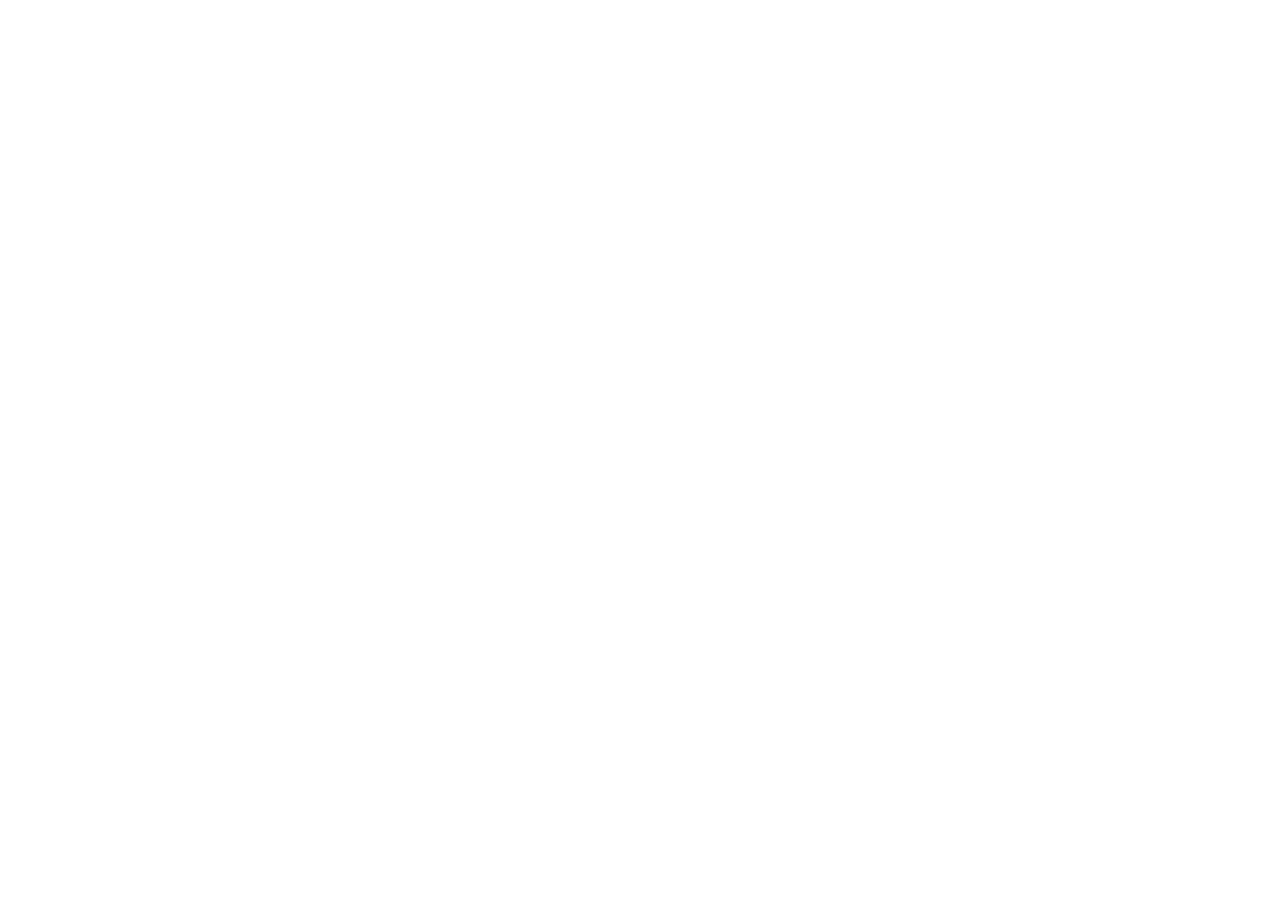
==== biograpy_page/biography.html @ c8683633 "added songs content" ====
<!DOCTYPE html>
<html lang="en">
<head>
    <meta charset="UTF-8">
    <meta http-equiv="X-UA-Compatible" content="IE=edge">
    <meta name="viewport" content="width=device-width, initial-scale=1.0">
    <title>Document</title>
</head>
<body>
    
</body>
</html>
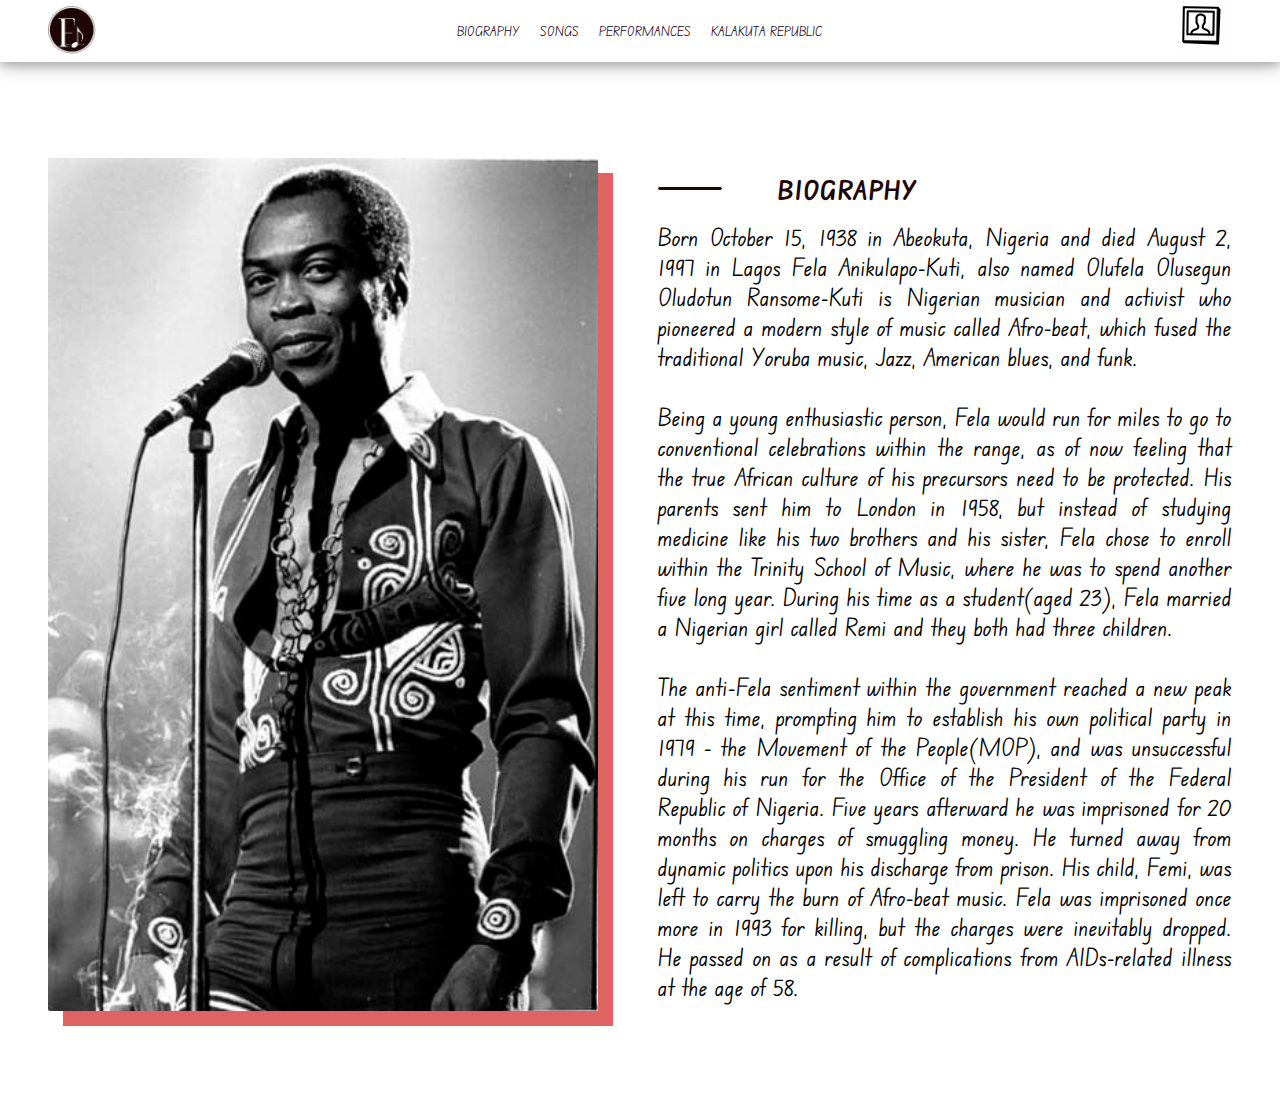
==== commit a2952a76: "added biography page" ====
--- a/biograpy_page/biography.html
+++ b/biograpy_page/biography.html
@@ -4,9 +4,57 @@
     <meta charset="UTF-8">
     <meta http-equiv="X-UA-Compatible" content="IE=edge">
     <meta name="viewport" content="width=device-width, initial-scale=1.0">
-    <title>Document</title>
+    <link type="text/css" rel="stylesheet" href="./biography.css">
+    <link type="text/css" rel="stylesheet" href="../style.css">
+    <link type="text/css" rel="stylesheet" href="https://cdnjs.cloudflare.com/ajax/libs/font-awesome/6.3.0/css/all.min.css">
+    <title>Fela | Biography, Life and Shows</title>
 </head>
 <body>
-    
+    <div class="container">
+        <nav class="main-nav">
+            <ul>
+                <a href="../index.html"><img src="../Assets/Images/F-Logo-remove.png" class="logo"></a>
+            </ul>   
+            <ul class="main-menu">
+                <li>Biography</li>
+                <li>Songs</li>
+                <li>Performances</li>
+                <li>Kalakuta Republic</li>
+            </ul>
+            <ul class="right-menu">
+                <img src="../Assets/Images/icons8-photo-gallery.gif">
+            </ul>
+        </nav>
+    </div>
+    <section id="biography">
+        <div class="bio-container">
+            <div>
+                <img src="../Assets/Images/fela-singing.jpg">
+            </div>
+            <div class="bio-content">
+            <div class="section-title">
+                <hr>
+                <h1>BIOGRAPHY</h1>
+            </div>
+                <P>
+                Born October 15, 1938 in Abeokuta, Nigeria and died August 2, 1997 in Lagos Fela Anikulapo-Kuti, 
+                also named Olufela Olusegun Oludotun Ransome-Kuti is Nigerian musician and activist who pioneered a modern style of music called Afro-beat, 
+                which fused the traditional Yoruba music, Jazz, American blues, and funk. <br> <br>
+                Being a young enthusiastic person, Fela would run for miles to go to conventional celebrations within the range, 
+                as of now feeling that the true African culture of his precursors need to be protected. 
+                His parents sent him to London in 1958, but instead of studying medicine like his two brothers and his sister, 
+                Fela chose to enroll within the Trinity School of Music, where he was to spend another five long year. 
+                During his time as a student(aged 23), Fela married a Nigerian girl called Remi and they both had three children. <br> <br>
+                The anti-Fela sentiment within the government reached a new peak at this time, 
+                prompting him to establish his own political party in 1979 - the Movement of the People(MOP), 
+                and was unsuccessful during his run for the Office of the President of the Federal Republic of Nigeria. 
+                Five years afterward he was imprisoned for 20 months on charges of smuggling money. 
+                He turned away from dynamic politics upon his discharge from prison. 
+                His child, Femi, was left to carry the burn of Afro-beat music. Fela was imprisoned once more in 1993 for killing, 
+                but the charges were inevitably dropped. He passed on as a result of complications from AIDs-related illness at the age of 58.
+                </P>
+            </div>
+        </div>
+    </section>
 </body>
 </html>--- a/biograpy_page/biography.css
+++ b/biograpy_page/biography.css
@@ -0,0 +1,6 @@
+#biography img {
+    height: auto;
+    width: 100%;
+    max-width: 550px;
+    box-shadow: 15px 15px #E06363;
+}--- a/style.css
+++ b/style.css
@@ -0,0 +1,972 @@
+@import url('https://fonts.googleapis.com/css2?family=Edu+NSW+ACT+Foundation&display=swap');
+
+* {
+    padding: 0;
+    margin: 0;
+    box-sizing: border-box;
+}
+
+body {
+    font-family: 'Edu NSW ACT Foundation', cursive;
+    font-size: 13px;
+}
+
+a {
+    text-decoration: none;
+}
+
+.container {
+    /* width: 90%;
+    max-width: 1100px; */
+    margin: auto;
+    box-shadow: 0 4px 8px 0 rgba(0, 0, 0, 0.2), 0 6px 20px 0 rgba(0, 0, 0, 0.19);
+    background-color: #ffffff;
+    /* height: 4rem; */
+    /* position: fixed; */
+    padding: 1rem 3rem;
+    background: right bottom;
+    transition: all 0.3s ease-in-out;
+    color: rgb(27, 1, 27);
+    text-transform: uppercase;
+}
+
+.container nav ul li:hover {
+    cursor: pointer;
+    color: rgb(143, 26, 143);
+}
+
+.container nav ul li {
+    list-style: none;
+}
+
+/* nav style */
+.main-nav {
+    display: flex;
+    flex-direction: row;
+    justify-content: space-between;
+    align-items: center;
+    height: 30px;
+    /* padding: 5px 0; */
+    font-size: 13px;
+}
+
+.logo {
+    height: 3rem;
+    width: 3rem;
+}
+.main-nav ul {
+    display: flex;
+}
+
+.main-nav ul li {
+    padding: 0 10px;
+}
+
+.main-nav ul li a {
+    padding-bottom: 2px;
+}
+
+.menu-btn {
+    cursor: pointer;
+    position: absolute;
+    top: 20px;
+    right: 30px;
+    z-index: 2;
+    display: none;
+}
+
+/* hero section */
+.hero {
+    background-image: linear-gradient(rgba(0, 0, 0, 0.7), rgba(0, 0, 0, 0.7)), url(./Assets/Images/fela-kuti.webp) ;
+    /* background-position: center; */
+    background-repeat: no-repeat;
+    background-size: cover;
+    height: 80vh;
+    display: flex;
+    justify-content: center;
+    align-items: center;
+}
+
+.hero h1 {
+    color: #ffffff;
+    font-weight: 900;
+    text-transform: uppercase;
+    font-size: 4rem;
+    /* padding: 0 24vw; */
+    text-align: center;
+}
+.hero p {
+    color: #ffffff;
+    text-align: center;
+    font-size: 1.2rem;
+    /* padding: 0 24vw; */
+}
+
+/* biography section */
+#biography {
+    margin: 5rem 3rem;
+}
+
+.section-title {
+    display: grid;
+    grid-template-columns: 1fr 4fr;
+    grid-gap: 1%;
+}
+#biography hr {
+    background-color: #1E0606;
+    width: 4rem;
+    height: 0.2rem;
+    border-radius: 0.5rem;
+    border: 1px solid #1E0606;
+    margin-top: 2.8rem;
+}
+
+.bio-container {
+    display: grid;
+    grid-template-columns: 1fr 1fr; 
+    grid-gap: 3%;   
+  
+}
+
+#biography h1{
+    text-align: left;
+    text-transform: uppercase;
+    margin-top: 2rem;
+    color:#1E0606;
+    font-weight: 900;
+    margin-bottom: 1rem;
+}
+
+
+.bio-container img {
+    width: 100%;
+    max-width: 800px;
+    height: auto;
+    margin-top: 1rem;
+}
+
+.bio-container p {
+    text-align: justify;
+    font-size: 1.5rem;
+}
+
+.bio-container button {
+    margin-left: auto;
+    margin-right: auto;
+    display: block;
+    margin-top: 2rem;
+    background-color: transparent;
+    color: #1E0606;
+    padding: 0.5rem 2.5rem;
+    border: 1px solid #1E0606;
+    border-radius: 0.5rem;
+    background-position: right bottom;
+    transition: all 0.5s ease-in;
+    text-align: center;
+    box-shadow: 0 4px 8px 0 rgba(0, 0, 0, 0.2), 0 6px 20px 0 rgba(0, 0, 0, 0.19);
+}
+
+.bio-container button:hover {
+    cursor: pointer;
+    background-color: #1E0606;
+    color: #E1D8EB;
+    border: 1px solid #E1D8EB;
+    background-position: left bottom;
+    transition: all 0.5s ease-in;
+}
+
+/* songs section */
+#songs {
+    background-image: linear-gradient(rgba(0, 0, 0, 0.5), rgba(0, 0, 0, 0.5)), url(./Assets/Images/fela-on-stage.webp);
+    background-repeat: no-repeat; 
+    background-size: cover;
+    /* background-position: center; */
+    height: 50vh;
+    display: flex;
+    justify-content: center;
+    align-items: center;
+}
+
+#songs h1 {
+    color: #ffffff;
+    text-align: center;
+    text-transform: uppercase;
+    margin-bottom: 2rem;
+    font-weight: 900;
+    font-size: 3rem;
+}
+
+#songs p {
+    color: #ffffff;
+    text-align: center; 
+    margin-left: 20rem;
+    margin-right: 20rem;
+    font-size: 1.5rem;
+}
+
+#songs button {
+    margin-left: auto;
+    margin-right: auto;
+    display: block;
+    margin-top: 2rem;
+    background-color: transparent;
+    color: #ffffff;
+    padding: 0.5rem 2.5rem;
+    border: 1px solid #ffffff;
+    border-radius: 0.5rem;
+    background-position: right bottom;
+    transition: all 0.5s ease-in;
+    text-align: center;
+    box-shadow: 0 4px 8px 0 rgba(0, 0, 0, 0.2), 0 6px 20px 0 rgba(0, 0, 0, 0.19);
+}
+
+#songs button:hover {
+    cursor: pointer;
+    background-color: #750D0A;
+    color: #E1D8EB;
+    border: 1px solid #ffffff;
+    background-position: left bottom;
+    transition: all 0.5s ease-in;
+}
+
+/* performance section */
+#performance {
+    margin: 5rem 3rem;
+}
+
+.performance-content .section-title {
+    display: grid;
+    grid-template-columns: 1fr 4fr;
+    grid-gap: 1%;
+}
+#performance hr {
+    background-color: #1E0606;
+    width: 4rem;
+    height: 0.2rem;
+    border-radius: 0.5rem;
+    border: 1px solid #1E0606;
+    margin-top: 2.8rem;
+}
+
+.performance-container {
+    display: grid;
+    grid-template-columns: 1fr 1fr; 
+    grid-gap: 3%;   
+  
+}
+
+#performance h1{
+    text-align: left;
+    text-transform: uppercase;
+    margin-top: 2rem;
+    color:#1E0606;
+    font-weight: 900;
+    margin-bottom: 1rem;
+}
+
+
+.show-clip video {
+    width: 100%;
+    max-width: 800px;
+    height: auto;
+    margin-top: 1rem;
+}
+
+.show-clip p {
+    font-style: italic;
+    font-weight: 600;
+    font-size: 1rem;
+}
+
+.performance-container p {
+    text-align: justify;
+    font-size: 1.5rem;
+}
+
+.performance-span {
+    font-weight: 900;
+}
+
+.performance-container button {
+    margin-left: auto;
+    margin-right: auto;
+    display: block;
+    margin-top: 2rem;
+    background-color: transparent;
+    color: #1E0606;
+    padding: 0.5rem 2.5rem;
+    border: 1px solid #1E0606;
+    border-radius: 0.5rem;
+    background-position: right bottom;
+    transition: all 0.5s ease-in;
+    text-align: center;
+    box-shadow: 0 4px 8px 0 rgba(0, 0, 0, 0.2), 0 6px 20px 0 rgba(0, 0, 0, 0.19);
+}
+
+.performance-container button:hover {
+    cursor: pointer;
+    background-color: #1E0606;
+    color: #E1D8EB;
+    border: 1px solid #E1D8EB;
+    background-position: left bottom;
+    transition: all 0.5s ease-in;
+}
+
+/* kalakuta section */
+.republic-outter {
+    padding: 1rem;
+    border-radius: 0.5rem;
+    border: 1px solid #ffffff;
+    margin: 2rem;
+    box-shadow: 0 4px 8px 0 rgba(0, 0, 0, 0.2), 0 6px 20px 0 rgba(0, 0, 0, 0.19);
+}
+
+#republic {
+    margin: 5rem 3rem;
+}
+
+.republic-container {
+    display: grid;
+    grid-template-columns: 1fr 1fr; 
+    grid-gap: 3%;
+}
+
+.republic-content hr {
+    background-color: #1E0606;
+    width: 4rem;
+    height: 0.2rem;
+    border-radius: 0.5rem;
+    border: 1px solid #1E0606;
+    margin-top: 2.8rem;
+}
+
+.republic-content p {
+    text-align: justify;
+    font-size: 1.5rem;
+}
+
+.republic-content h1{
+    text-align: left;
+    text-transform: uppercase;
+    margin-top: 2rem;
+    color:#1E0606;
+    font-weight: 900;
+    margin-bottom: 1rem;
+}
+
+.republic-content button:hover {
+    cursor: pointer;
+    background-color: #1E0606;
+    color: #E1D8EB;
+    border: 1px solid #E1D8EB;
+}
+
+.republic-content button {
+    margin-left: auto;
+    margin-right: auto;
+    display: block;
+    margin-top: 2rem;
+    background-color: transparent;
+    color: #1E0606;
+    padding: 0.5rem 2.5rem;
+    border: 1px solid #1E0606;
+    border-radius: 0.5rem;
+    background-position: right bottom;
+    transition: all 0.5s ease-in;
+    text-align: center;
+    box-shadow: 0 4px 8px 0 rgba(0, 0, 0, 0.2), 0 6px 20px 0 rgba(0, 0, 0, 0.19);
+}
+
+.republic-container img {
+    width: 100%;
+    max-width: 300px;
+    height: auto;
+}
+
+.republic-container img.image-1 {
+    position: absolute;
+    z-index: 1;
+    border-radius: 0.5rem;
+    box-shadow: 10px 10px 5px #1E0606;
+}
+
+.republic-container img.image-2 {
+    position: absolute;
+    z-index: 2;
+    border-radius: 0.5rem;
+    box-shadow: 10px 10px 5px #1E0606;
+    margin-top: 10%;
+    margin-left: 10%;
+}
+
+/* gallery */
+#gallery {
+    padding: 5rem 1rem;
+    margin: 5rem 0;
+    background: linear-gradient(#1E0606, #ffffff);
+    overflow: hidden;
+}
+
+.section-title2 h1 {
+    text-align: center;
+    margin-bottom: 2rem;
+    color: wheat;
+    font-weight: 900;
+    text-transform: uppercase;
+    font-size: 1.5rem;
+}
+
+#gallery img {
+    height: auto;
+    width: 100%;
+    max-width: 600px;
+    margin-left: auto;
+    margin-right: auto;
+    display: block;
+}
+
+#gallery button {
+    margin-left: auto;
+    margin-right: auto;
+    display: block;
+    margin-top: 5rem;
+    background-color: transparent;
+    color: #1E0606;
+    padding: 0.5rem 2.5rem;
+    border: 1px solid #1E0606;
+    border-radius: 0.5rem;
+    background-position: right bottom;
+    transition: all 0.5s ease-in;
+    text-align: center;
+    box-shadow: 0 4px 8px 0 rgba(0, 0, 0, 0.2), 0 6px 20px 0 rgba(0, 0, 0, 0.19);
+}
+
+#gallery button:hover {
+    cursor: pointer;
+    background-color: #1E0606;
+    color: wheat;
+    border: 1px solid #E1D8EB;
+    background-position: left bottom;
+    transition: all 0.5s ease-in;
+}
+
+.slides{
+    padding: 0;
+    width: 609px;
+    height: 420px;
+    display: block;
+    margin: 0 auto;
+    position: relative;
+}
+
+.slides * {
+    user-select: none;
+    -ms-user-select: none;
+    -moz-user-select: none;
+    -khtml-user-select: none;
+    -webkit-user-select: none;
+    -webkit-touch-callout: none;
+}
+
+.slides input {
+    display: none;
+}
+
+.slide-container {
+    display: block;
+}
+
+.slide {
+    top: 0;
+    opacity: 0;
+    width: 609px;
+    height: 420px;
+    display: block;
+    position: absolute;
+    transform: scale(0);
+    transition: all 0.7s ease-in-out;
+}
+
+.slide img {
+    width: 100%;
+    height: 100%;
+}
+
+.nav label {
+    width: 150px;
+    height: 100px;
+    display: none;
+    position: absolute;
+    opacity: 0;
+    z-index: 9;
+    cursor: pointer;
+    transition: opacity 0.2s;
+    color: #ffffff;
+    font-size: 100px;
+    text-align: center;
+    line-height: 380px;
+    /* background-color: rgba(255, 255, 255, 0.3); */
+    text-shadow: 0px 0px 15px rgb(119, 199, 199);
+}
+
+.slide:hover +.nav label {
+    opacity: 0.5;
+}
+
+.nav label:hover {
+    opacity: 1;
+}
+
+.nav .next {
+    right: 0;
+}
+
+input:checked + .slide-container .slide {
+    opacity: 1;
+    transform: scale(1);
+    transition: opacity 1s ease-in-out;
+}
+
+input:checked + .slide-container .nav label {
+    display: block;
+}
+
+/* footer section */
+footer {
+    background-color: #524c48;
+    padding: 1rem 3rem;
+    color: #ffffff;
+    text-transform: uppercase;
+}
+
+footer nav ul li {
+    list-style: none;
+}
+
+.foot-nav {
+    display: flex;
+    flex-direction: row;
+    justify-content: space-between;
+    align-items: center;
+    font-size: 13px;
+}
+
+.foot-nav ul li:hover {
+    cursor: pointer;
+    color: #1E0606;
+}
+
+
+.foot-nav ul {
+    display: flex;
+}
+
+.foot-nav ul li {
+    padding: 0 10px;
+}
+
+footer p {
+    margin-top: 2rem;
+    text-align: center;
+}
+
+footer p:hover {
+    cursor: pointer;
+    color: #1E0606;
+}
+
+/* media query */
+@media only screen and (max-width: 960px) {
+    .menu-btn {
+        display: block;
+    }
+    .menu-btn:hover {
+        opacity: 0.5;
+    }
+    .main-nav ul.right-menu {
+       margin-right: 50px; 
+    }
+    .main-nav ul.main-menu  {
+        display: block;    
+        position: absolute;
+        top: 0;
+        left: 0;
+        background-color: #f2f2f2;
+        width: 50%;
+        height: 100%;
+        border-right: 1px solid #cccccc;
+        opacity: 0.9;
+        padding: 30px;
+        transform: translateX(-500px);
+        transition: transform 0.5s ease-in-out;
+    }
+
+    .main-nav ul.main-menu li {
+        padding: 10px;
+        border-bottom: 1px solid #cccccc;
+        font-size: 14px;
+    }
+
+    .main-nav ul.main-menu li:last-child {
+        border-bottom: 0;
+    }
+
+    .main-nav ul.main-menu.show {
+        transform: translateX(-20px);
+    }
+    
+    .logo {
+        height: 2rem;
+        width: 2rem;
+    }
+
+    .right-menu img {
+        height: 2rem;
+        width: 2rem;
+    }
+
+    .menu-btn {
+        top: 20px;
+        right: 30px;
+    }
+
+    /* .hero h1 {
+        padding: 0 20vw;
+    } */
+
+    .bio-container p {
+        font-size: 13px;
+    }
+    
+    .bio-container button {
+        padding: 0.5rem 1rem;
+    }
+    #songs h1 {
+        margin-bottom: 2rem;
+        font-weight: 600;
+    }
+    
+    #songs p {
+        margin-left: 8rem;
+        margin-right: 8rem;
+        font-size: 13px;
+    }
+    
+    #songs button {
+        padding: 0.5rem 1rem;
+    }
+
+    .performance-container p {
+        font-size: 13px;
+    }
+    
+    .performance-container button {
+        padding: 0.5rem 1rem;
+    }
+
+    .republic-content p {
+        font-size: 13px;
+    }
+    
+    .republic-content button {
+        padding: 0.5rem 1rem;
+    }
+
+    .republic-container img {
+        max-width: 250px;
+    }
+
+    #gallery button {
+        padding: 0.5rem 1rem;
+    }
+}
+
+@media only screen and (max-width: 768px){
+    /* biography section */
+#biography {
+    margin: 10% 4%;
+}
+
+.section-title {
+    grid-template-columns: 1fr 7fr;
+}
+
+.bio-container {
+    grid-template-columns: 1fr;    
+}
+
+.bio-container img {
+    margin-left: auto;
+    margin-right: auto;
+    display: block;
+}
+.hero h1 {
+    font-size: 4rem;
+}
+.hero p {
+    font-size: 0.8rem;
+}
+#performance {
+    margin: 10% 4%;
+}
+
+.performance-content .section-title {
+    grid-template-columns: 1fr 7fr;
+}
+
+.performance-container {
+    grid-template-columns: 1fr;    
+}
+
+.performance-container video {
+    margin-left: auto;
+    margin-right: auto;
+    display: block;
+}
+
+#republic {
+    margin: 10% 4%;
+}
+
+.republic-container {
+    display: grid;
+    grid-template-columns: 0.8fr 0.8fr; 
+    grid-gap: 2%;
+}
+
+.republic-content hr {
+    width: 3rem;
+}
+
+.republic-content p {
+    font-size: 13px;
+}
+
+.republic-content button {
+    padding: 0.5rem 1rem;
+}
+
+.republic-container img {
+    width: 100%;
+    max-width: 210px;
+    height: auto;
+}
+
+.nav label {
+    width: 200px;
+    height: 80px;
+    font-size: 80px;
+    line-height: 380px;
+}
+}
+
+@media only screen and (max-width: 425px) {
+    .hero h1 {
+        /* margin: 0 1vw; */
+        font-size: 3rem;
+    }
+    
+    .bio-container {
+        /* margin: 2rem; */
+        display: block;    
+    }
+    .bio-container p {
+        font-size: 13px;
+    }
+    .bio-container button {
+        margin-bottom: 2rem;
+        padding: 0.5rem 1rem;        
+    }
+    
+    .bio-container img {
+        width: 60vw;
+        height: 30vh;
+    }
+    .hero p {
+        font-size: 0.5rem;
+    }
+    .section-title {
+        grid-template-columns: 1fr 2fr;
+    }
+    #songs h1 {
+        margin-bottom: 2rem;
+        font-weight: 600;
+    }
+    
+    #songs p {
+        margin-left: 5rem;
+        margin-right: 5rem;
+        font-size: 13px;
+    }
+    
+    #songs button {
+        padding: 0.5rem 1rem;
+    }
+
+    .performance-content .section-title {
+        grid-template-columns: 1fr 2fr;
+    }
+    
+    .republic-container {
+        display: block;
+    }
+    
+    .republic-content p {
+        font-size: 13px;
+    }
+    
+    .republic-content hr {
+        margin-top: 19rem;
+    }
+
+    .republic-content h1{
+        margin-top: 18rem;
+        margin-bottom: 1rem;
+        font-weight: 600;
+    }
+    
+    .republic-content button {
+        padding: 0.5rem 1rem;
+    }
+    
+    .republic-container img {
+        width: auto;
+        max-width: 60vw;
+        height: auto;
+        display: block;
+    }
+
+    .republic-container img.image-1 {
+        width: 100%;
+        max-width: 250px;
+        height: auto;
+    }
+    
+    .republic-container img.image-2 {
+        margin-left: 18%;
+        margin-top: 25%;
+        width: 100%;
+        max-width: 200px;
+        height: auto;
+    }
+
+    #gallery img {
+        max-width: 350px;
+        margin-left: 2rem;
+        margin-right: 2rem;
+    }
+
+    .nav label {
+        width: 350px;
+        height: 80px;
+        font-size: 80px;
+        line-height: 250px;
+        padding-right: 12rem ;
+    }
+
+    #gallery button {
+        margin-top: 0.2rem;
+    }
+
+    footer {
+        padding: 0.2rem 0.5rem;
+    }
+
+    .foot-nav {
+        font-size: 0.5rem;
+    }
+
+    .foot-nav ul li {
+        padding: 0 6px;
+    }
+    
+    footer p {
+       font-size: 0.8rem;
+    }
+} 
+
+
+@media only screen and (max-width: 375px) {
+    .republic-container img.image-1 {
+        width: 100%;
+        max-width: 200px;
+        height: auto;
+    }
+    
+    .republic-container img.image-2 {
+        margin-left: 18%;
+        margin-top: 25%;
+        width: 100%;
+        max-width: 180px;
+        height: auto;
+    }
+
+    #gallery img {
+        max-width: 300px;
+        margin-left: 2rem;
+        margin-right: 2rem;
+    }
+
+    .nav label {
+        width: 380px;
+        height: 80px;
+        font-size: 50px;
+        line-height: 200px;
+        padding-right: 16rem ;
+    }
+
+    .foot-nav ul li {
+        padding: 0 4px;
+    }
+}
+
+@media only screen and (max-width: 320px) {
+    #songs h1 {
+        margin-bottom: 1.8rem;
+    }
+    
+    #songs p {
+        margin-left: 3rem;
+        margin-right: 3rem;
+    }
+
+    .republic-content hr {
+        margin-top: 16rem;
+    }
+
+    .republic-content h1{
+        margin-top: 15rem;
+    }
+
+    .republic-container img.image-1 {
+        width: 100%;
+        max-width: 150px;
+        height: auto;
+    }
+    
+    .republic-container img.image-2 {
+        margin-left: 18%;
+        margin-top: 25%;
+        width: 100%;
+        max-width: 150px;
+        height: auto;
+    }
+
+    #gallery img {
+        max-width: 250px;
+        margin-left: 2rem;
+        margin-right: 2rem;
+    }
+
+    .nav label {
+        width: 420px;
+        height: 80px;
+        font-size: 50px;
+        line-height: 200px;
+        padding-right: 19rem ;
+    }
+
+    .foot-nav .contact {
+        padding-left: 1rem;
+    }
+}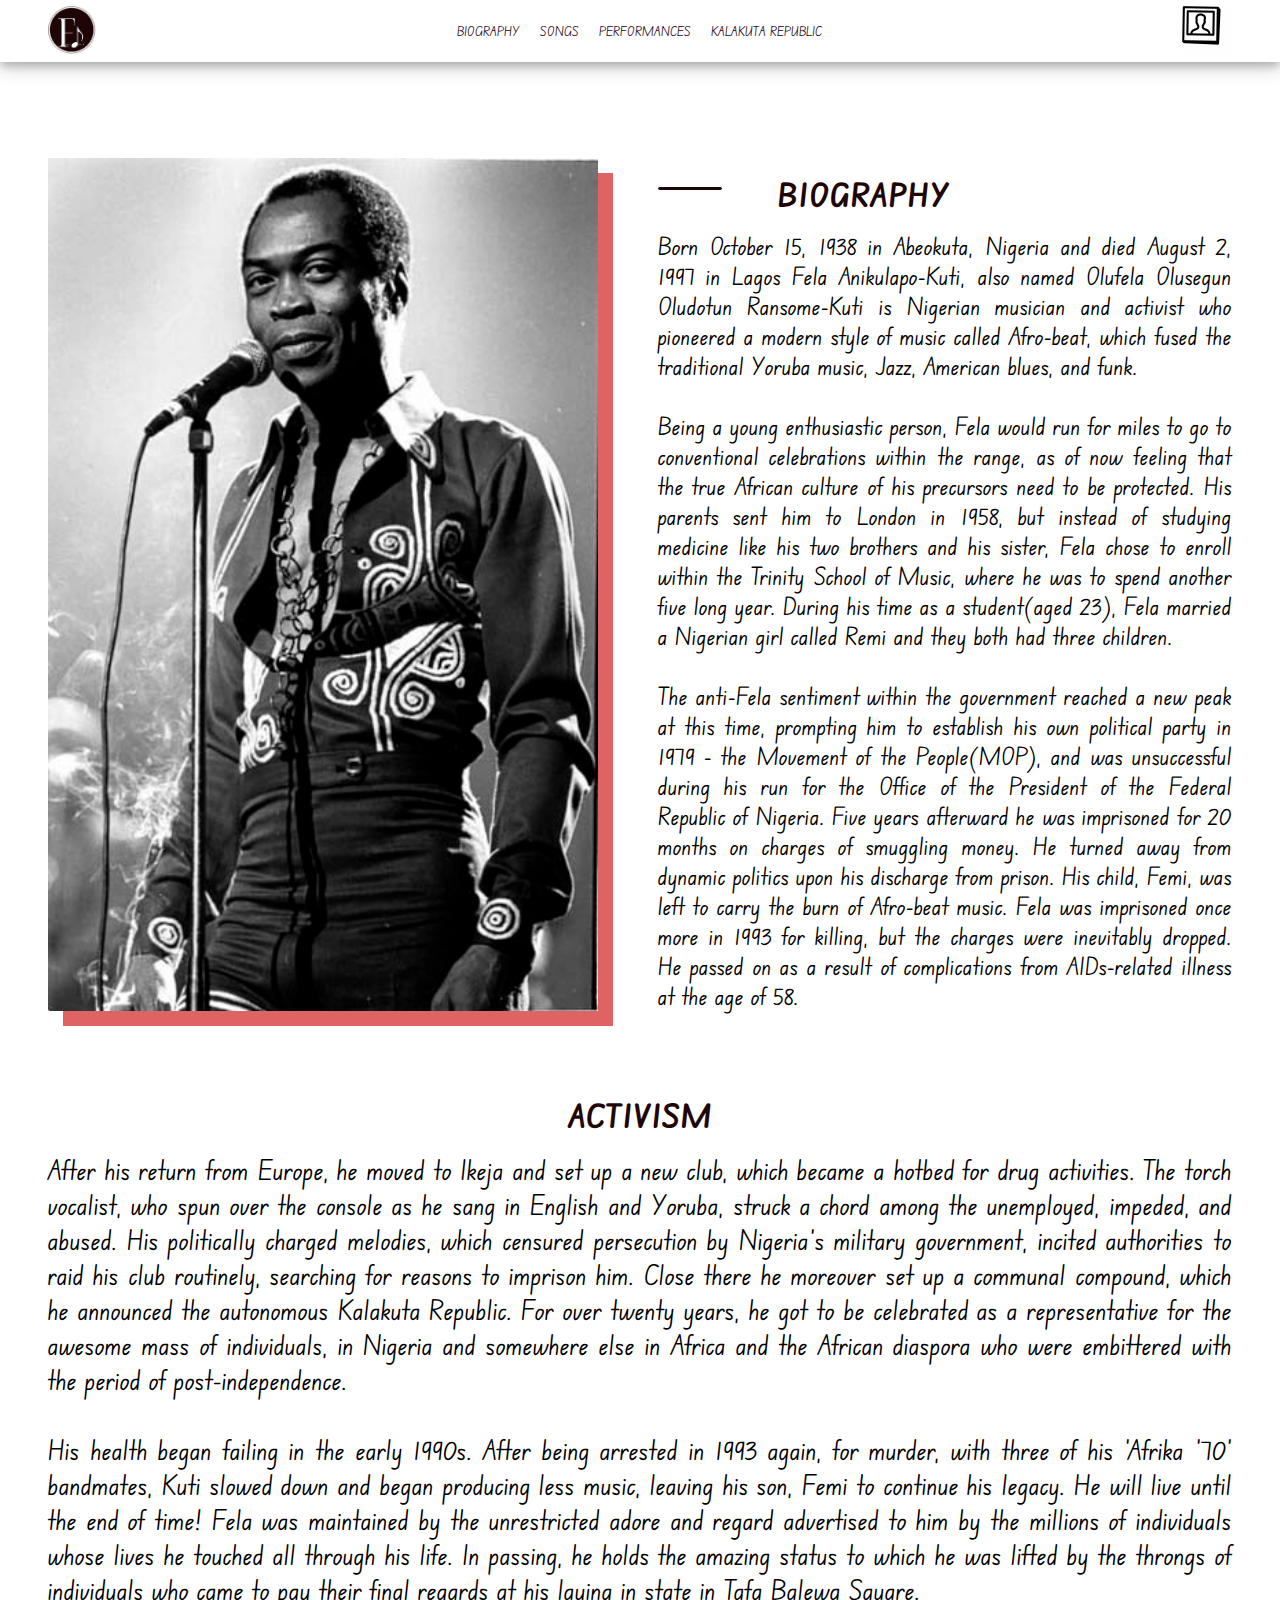
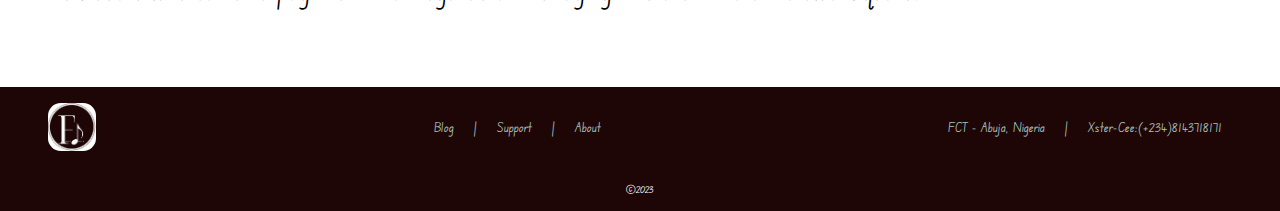
==== commit 4b9b4817: "added little changes to the landing page" ====
--- a/biograpy_page/biography.html
+++ b/biograpy_page/biography.html
@@ -56,5 +56,45 @@
             </div>
         </div>
     </section>
+    <section id="activism">
+        <div class="title">
+            <h1>ACTIVISM</h1>
+        </div>
+        <div class="title-content">
+            <p>
+                After his return from Europe, he moved to Ikeja and set up a new club, which became a hotbed for drug activities. 
+                The torch vocalist, who spun over the console as he sang in English and Yoruba, struck a chord among the unemployed, impeded, and abused. 
+                His politically charged melodies, which censured persecution by Nigeria's military government, incited authorities to raid his club routinely, 
+                searching for reasons to imprison him. Close there he moreover set up a communal compound, which he announced the autonomous Kalakuta Republic. 
+                For over twenty years, he got to be celebrated as a representative for the awesome mass of individuals, 
+                in Nigeria and somewhere else in Africa and the African diaspora who were embittered with the period of post-independence. <br> <br>
+                His health began failing in the early 1990s. After being arrested in 1993 again, for murder, 
+                with three of his 'Afrika '70' bandmates, Kuti slowed down and began producing less music, leaving his son, Femi to continue his legacy. 
+                He will live until the end of time! Fela was maintained by the unrestricted adore and regard advertised to him by the millions of 
+                individuals whose lives he touched all through his life. In passing, he holds the amazing status to which he was lifted by the 
+                throngs of individuals who came to pay their final regards at his laying in state in Tafa Balewa Square.
+            </p>
+        </div>
+    </section>
+    <footer>
+        <nav class="foot-nav">
+            <ul>
+                <img src="../Assets/Images/F-Logo-remove.png" alt="logo" class="logo-2">
+            </ul>
+            <ul class="foot-menu">
+                <li>Blog</li>
+                <li>|</li>
+                <li>Support</li>
+                <li>|</li>
+                <li>About</li>
+            </ul>
+            <ul class="contact">
+                <li>FCT - Abuja, Nigeria</li>
+                <li>|</li>
+                <li>Xster-Cee:(+234)8143718171</li>
+            </ul>
+        </nav>
+        <p>&copy;2023</p>
+    </footer>
 </body>
 </html>--- a/biograpy_page/biography.css
+++ b/biograpy_page/biography.css
@@ -1,6 +1,67 @@
+@keyframes moves {
+    from {
+        left: 0px;
+    }
+    to {
+        left: 650px;
+    }
+}
+
 #biography img {
     height: auto;
     width: 100%;
     max-width: 550px;
     box-shadow: 15px 15px #E06363;
+    animation: moves 0.8s ease-in-out backwards;
+    position: relative;
+}
+
+#activism {
+    margin: 5rem 3rem;
+}
+
+.title h1 {
+    color: #1E0606;
+    font-weight: 900;
+    font-size: 2rem;
+    text-align: center;
+    margin-bottom: 1rem;
+}
+
+.title-content p {
+    font-size: 1.7rem;
+    text-align: justify;
+}
+
+/* media query */
+@media only screen and (max-width: 960px) {
+    #biography img {
+        max-width: 450px;
+    }
+
+    .title-content p {
+        font-size: 15px;
+    }
+}
+
+@media only screen and (max-width: 425px) {
+    #biography img {
+        max-width: 350px;
+    }
+
+    #activism {
+        margin: 3rem 1rem;
+    }
+}
+
+@media only screen and (max-width: 375px) {
+    #biography img {
+        max-width: 300px;
+    }
+}
+
+@media only screen and (max-width: 320px) {
+    #biography img {
+        max-width: 250px;
+    }
 }--- a/style.css
+++ b/style.css
@@ -8,7 +8,6 @@
 
 body {
     font-family: 'Edu NSW ACT Foundation', cursive;
-    font-size: 13px;
 }
 
 a {
@@ -202,6 +201,7 @@
     margin-left: 20rem;
     margin-right: 20rem;
     font-size: 1.5rem;
+    text-align: justify;
 }
 
 #songs button {
@@ -533,14 +533,21 @@
 
 /* footer section */
 footer {
-    background-color: #524c48;
+    background-color: #1E0606;
     padding: 1rem 3rem;
     color: #ffffff;
-    text-transform: uppercase;
+}
+
+.logo-2 {
+    height: 3rem;
+    width: 3rem;
+    background-color: #ffffff;
+    border-radius: 0.8rem;
 }
 
 footer nav ul li {
     list-style: none;
+    color: #AAC2BD;
 }
 
 .foot-nav {
@@ -553,7 +560,6 @@
 
 .foot-nav ul li:hover {
     cursor: pointer;
-    color: #1E0606;
 }
 
 
@@ -568,11 +574,12 @@
 footer p {
     margin-top: 2rem;
     text-align: center;
+    font-size: 10px;
+    font-weight: 0.8rem;
 }
 
 footer p:hover {
     cursor: pointer;
-    color: #1E0606;
 }
 
 /* media query */
@@ -635,7 +642,7 @@
     } */
 
     .bio-container p {
-        font-size: 13px;
+        font-size: 15px;
     }
     
     .bio-container button {
@@ -678,6 +685,11 @@
 
     #gallery button {
         padding: 0.5rem 1rem;
+    }
+
+    .logo-2 {
+        height: 2rem;
+        width: 2rem;
     }
 }
 
@@ -763,7 +775,7 @@
 @media only screen and (max-width: 425px) {
     .hero h1 {
         /* margin: 0 1vw; */
-        font-size: 3rem;
+        font-size: 4rem;
     }
     
     .bio-container {
@@ -779,8 +791,7 @@
     }
     
     .bio-container img {
-        width: 60vw;
-        height: 30vh;
+        max-width: 600px;
     }
     .hero p {
         font-size: 0.5rem;
@@ -794,8 +805,8 @@
     }
     
     #songs p {
-        margin-left: 5rem;
-        margin-right: 5rem;
+        margin-left: 2rem;
+        margin-right: 2rem;
         font-size: 13px;
     }
     
@@ -852,8 +863,7 @@
 
     #gallery img {
         max-width: 350px;
-        margin-left: 2rem;
-        margin-right: 2rem;
+        margin-left: 1.5rem;
     }
 
     .nav label {
@@ -864,8 +874,13 @@
         padding-right: 12rem ;
     }
 
+    .slides{
+        height: 300px;
+    }
+
     #gallery button {
-        margin-top: 0.2rem;
+        margin-top: auto;
+        margin-bottom: auto;
     }
 
     footer {
@@ -903,8 +918,7 @@
 
     #gallery img {
         max-width: 300px;
-        margin-left: 2rem;
-        margin-right: 2rem;
+        margin-left: 1.5rem;
     }
 
     .nav label {
@@ -915,6 +929,10 @@
         padding-right: 16rem ;
     }
 
+    .slides{
+        height: 280px;
+    }
+
     .foot-nav ul li {
         padding: 0 4px;
     }
@@ -926,8 +944,8 @@
     }
     
     #songs p {
-        margin-left: 3rem;
-        margin-right: 3rem;
+        margin-left: 1.8rem;
+        margin-right: 1.8rem;
     }
 
     .republic-content hr {
@@ -954,8 +972,7 @@
 
     #gallery img {
         max-width: 250px;
-        margin-left: 2rem;
-        margin-right: 2rem;
+        margin-left: 1.2rem;
     }
 
     .nav label {
@@ -966,6 +983,10 @@
         padding-right: 19rem ;
     }
 
+    .slides{
+        height: 220px;
+    }
+
     .foot-nav .contact {
         padding-left: 1rem;
     }
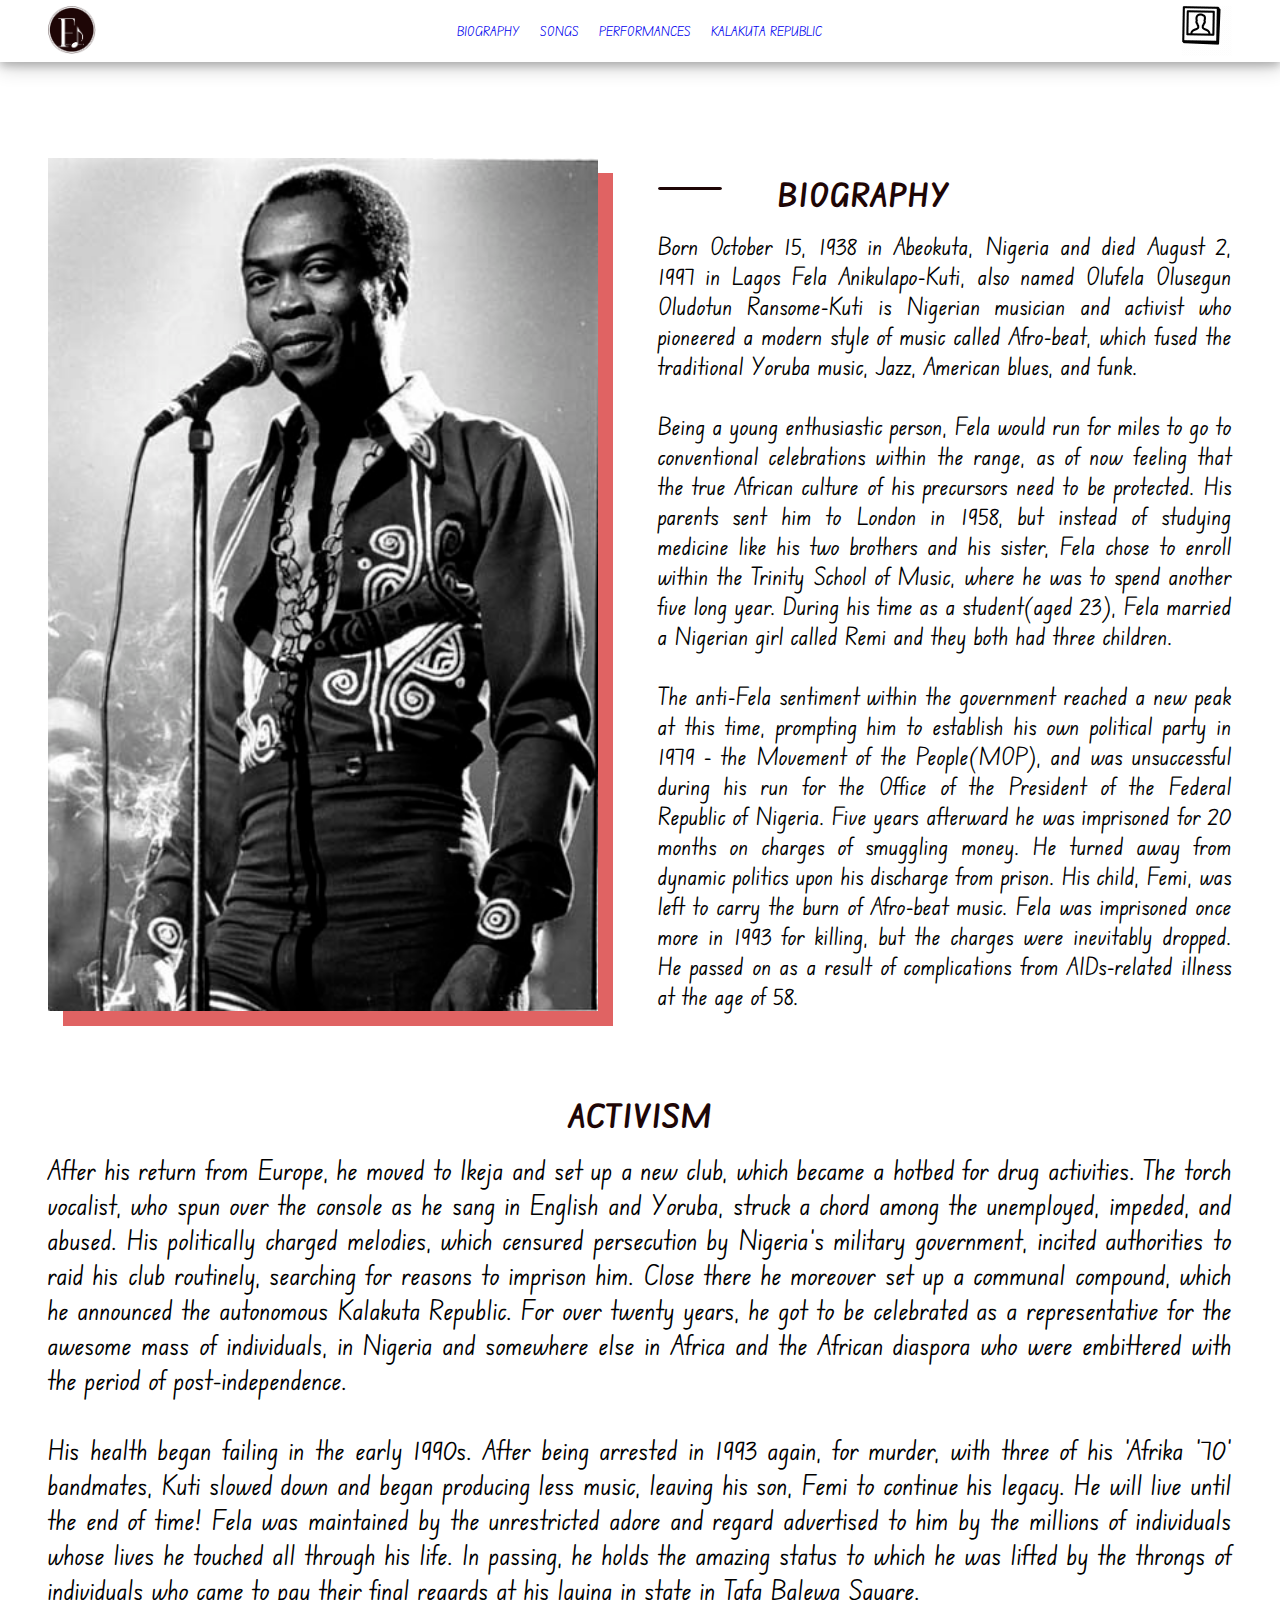
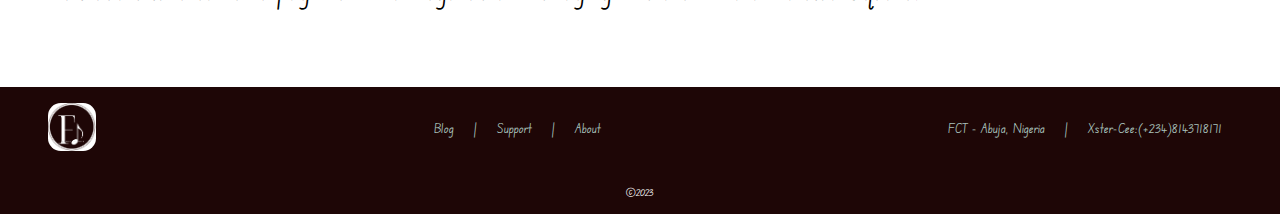
==== commit 766439ad: "worked on kalakuta page and its responsiveness" ====
--- a/biograpy_page/biography.html
+++ b/biograpy_page/biography.html
@@ -10,16 +10,19 @@
     <title>Fela | Biography, Life and Shows</title>
 </head>
 <body>
+    <div class="menu-btn">
+        <img src="../Assets/Images/icons8-bars-24.png">
+    </div>
     <div class="container">
         <nav class="main-nav">
             <ul>
                 <a href="../index.html"><img src="../Assets/Images/F-Logo-remove.png" class="logo"></a>
             </ul>   
             <ul class="main-menu">
-                <li>Biography</li>
-                <li>Songs</li>
-                <li>Performances</li>
-                <li>Kalakuta Republic</li>
+                <a href="../biograpy_page/biography.html"><li>Biography</li></a>
+                <a href="../song_page/songs.html"><li>Songs</li></a>
+                <a href="../performance_page/performance.html"><li>Performances</li></a>
+                <a href="../kalakuta_page/kalakuta.html"><li>Kalakuta Republic</li></a>
             </ul>
             <ul class="right-menu">
                 <img src="../Assets/Images/icons8-photo-gallery.gif">
@@ -79,7 +82,7 @@
     <footer>
         <nav class="foot-nav">
             <ul>
-                <img src="../Assets/Images/F-Logo-remove.png" alt="logo" class="logo-2">
+                <a href="../index.html"><img src="../Assets/Images/F-Logo-remove.png" alt="logo" class="logo-2"></a>
             </ul>
             <ul class="foot-menu">
                 <li>Blog</li>
@@ -96,5 +99,8 @@
         </nav>
         <p>&copy;2023</p>
     </footer>
+    <script>
+        document.querySelector('.menu-btn').addEventListener('click', () => document.querySelector('.main-menu').classList.toggle('show'));
+    </script>
 </body>
 </html>--- a/style.css
+++ b/style.css
@@ -198,10 +198,9 @@
 #songs p {
     color: #ffffff;
     text-align: center; 
-    margin-left: 20rem;
-    margin-right: 20rem;
+    margin-left: 2rem;
+    margin-right: 2rem;
     font-size: 1.5rem;
-    text-align: justify;
 }
 
 #songs button {
